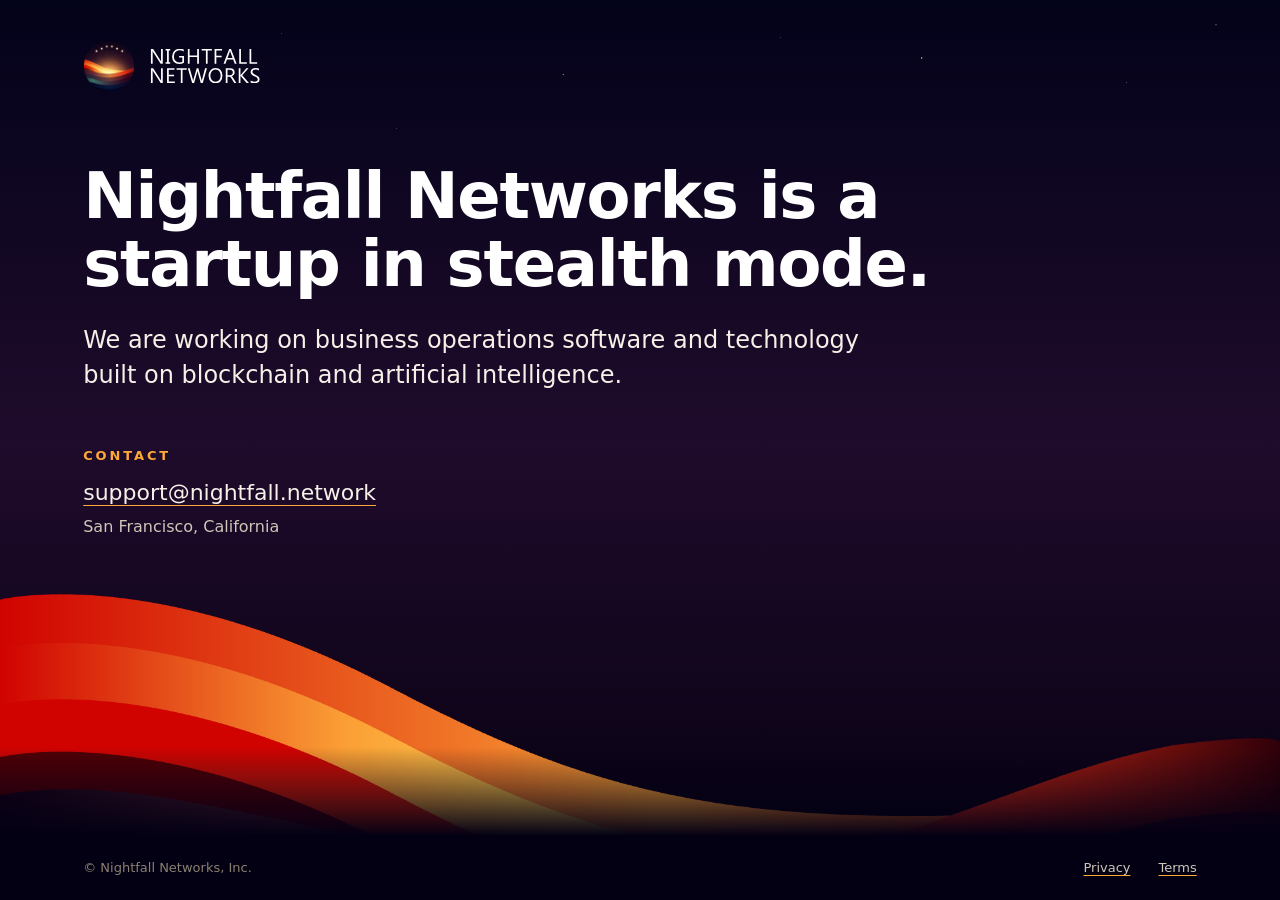
==== lander/index.html @ 6d6c98a0 "Nightfall Networks website" ====
<!doctype html>
<html lang="en">
<head>
<meta charset="utf-8">
<meta name="viewport" content="width=device-width, initial-scale=1">
<title>Nightfall Networks</title>
<meta name="description" content="Nightfall Networks is a startup in stealth mode.">
<meta name="referrer" content="no-referrer">
<meta name="theme-color" content="#03031a">
<link rel="canonical" href="https://nightfall.network/">
<link rel="icon" href="/favicon.png" type="image/png">
<link rel="stylesheet" href="/style.css">
</head>
<body class="home">

<header class="head">
  <a class="brand" href="/" aria-label="Nightfall Networks, home">
    <img src="/assets/mark.png" width="52" height="52" alt="">
    <svg aria-hidden="true" focusable="false" xmlns="http://www.w3.org/2000/svg" viewBox="0 0 531.5 162.0"><path fill="currentColor" d="M65.6 70H55.6L19.5 14.2Q18.2 12.1 17.3 9.8H17Q17.4 12.1 17.4 19.4V70H9.2V0H19.8L54.9 54.9Q57.1 58.3 57.7 59.6H57.9Q57.4 56.6 57.4 49.3V0H65.6ZM101 0V7H94.2V63H101V70H79.1V63H86V7H79.1V0ZM166.9 65.2Q156.4 71.2 143.5 71.2Q128.5 71.2 119.3 61.5Q110 51.9 110 35.9Q110 19.7 120.3 9.3Q130.6 -1.2 146.3 -1.2Q157.8 -1.2 165.5 2.5V11.6Q157 6.2 145.4 6.2Q133.6 6.2 126.1 14.4Q118.6 22.5 118.6 35.4Q118.6 48.6 125.6 56.2Q132.6 63.8 144.5 63.8Q152.7 63.8 158.7 60.5V40.9H143.4V33.5H166.9ZM237.8 70H229.6V38.1H193.4V70H185.2V0H193.4V30.7H229.6V0H237.8ZM299.6 7.4H279.4V70H271.2V7.4H251V0H299.6ZM348.1 7.4H320.8V31.6H346.1V39H320.8V70H312.6V0H348.1ZM417.6 70H408.5L401.1 50.4H371.4L364.4 70H355.3L382.2 0H390.7ZM398.4 43 387.4 13.2Q386.9 11.7 386.4 8.5H386.2Q385.7 11.5 385 13.2L374.2 43ZM466.2 70H429.9V0H438.1V62.6H466.2ZM515.3 70H479V0H487.2V62.6H515.3ZM65.6 162H55.6L19.5 106.2Q18.2 104.1 17.3 101.8H17Q17.4 104.1 17.4 111.4V162H9.2V92H19.8L54.9 146.9Q57.1 150.3 57.7 151.6H57.9Q57.4 148.6 57.4 141.3V92H65.6ZM123.1 162H86V92H121.5V99.4H94.2V122.7H119.5V130.1H94.2V154.6H123.1ZM180 99.4H159.8V162H151.6V99.4H131.4V92H180ZM276 92 256.2 162H246.6L232.2 110.8Q231.2 107.6 231 103.7H230.9Q230.6 107.3 229.6 110.8L215.1 162H205.6L185.1 92H194.1L209 145.7Q209.9 149.1 210.2 152.7H210.4Q210.6 150.2 211.9 145.7L227.4 92H235.2L250.1 146.1Q250.9 148.9 251.3 152.6H251.5Q251.7 150.1 252.8 145.9L267.1 92ZM316.6 163.2Q301.7 163.2 292.7 153.4Q283.8 143.6 283.8 127.8Q283.8 110.9 292.9 100.9Q302 90.8 317.8 90.8Q332.3 90.8 341.1 100.6Q350 110.4 350 126.1Q350 143.3 340.9 153.2Q331.8 163.2 316.6 163.2ZM317.2 98.2Q306.1 98.2 299.3 106.2Q292.4 114.2 292.4 127.1Q292.4 140 299.1 147.9Q305.8 155.8 316.6 155.8Q328.1 155.8 334.8 148.3Q341.4 140.8 341.4 127.3Q341.4 113.4 335 105.8Q328.5 98.2 317.2 98.2ZM416 162H406.2L394.5 142.4Q392.9 139.7 391.3 137.7Q389.8 135.8 388.2 134.6Q386.7 133.4 384.8 132.8Q383 132.2 380.7 132.2H374V162H365.8V92H386.7Q391.2 92 395.1 93.1Q399 94.3 401.9 96.6Q404.7 99 406.3 102.5Q407.9 106 407.9 110.7Q407.9 114.3 406.9 117.4Q405.8 120.4 403.7 122.8Q401.7 125.2 398.8 126.9Q396 128.6 392.4 129.5V129.7Q394.2 130.5 395.5 131.5Q396.8 132.5 397.9 133.8Q399.1 135.2 400.3 136.9Q401.4 138.7 402.8 141ZM374 99.4V124.8H385.1Q388.2 124.8 390.8 123.9Q393.4 123 395.3 121.2Q397.2 119.5 398.3 117Q399.4 114.5 399.4 111.3Q399.4 105.7 395.7 102.6Q392.1 99.4 385.2 99.4ZM476.3 162H464.9L437.8 130Q436.3 128.2 436 127.5H435.8V162H427.6V92H435.8V124.9H436Q436.7 123.8 437.8 122.5L464 92H474.2L444.2 125.6ZM484.3 159.2V149.5Q486 151 488.3 152.2Q490.6 153.3 493.2 154.1Q495.7 154.9 498.3 155.4Q500.9 155.8 503.1 155.8Q510.7 155.8 514.4 153Q518.2 150.2 518.2 144.9Q518.2 142.1 516.9 140Q515.7 137.9 513.5 136.2Q511.3 134.4 508.3 132.8Q505.3 131.3 501.8 129.5Q498.1 127.6 495 125.7Q491.8 123.8 489.4 121.5Q487.1 119.2 485.8 116.3Q484.4 113.4 484.4 109.5Q484.4 104.7 486.5 101.2Q488.6 97.7 492 95.4Q495.4 93.1 499.8 92Q504.2 90.8 508.7 90.8Q519.1 90.8 523.8 93.3V102.5Q517.6 98.2 507.9 98.2Q505.2 98.2 502.5 98.8Q499.8 99.4 497.7 100.6Q495.6 101.9 494.3 103.9Q493 105.9 493 108.8Q493 111.5 494 113.4Q495 115.4 497 117Q498.9 118.6 501.7 120.1Q504.5 121.6 508.2 123.4Q511.9 125.3 515.3 127.4Q518.7 129.4 521.2 131.9Q523.8 134.4 525.3 137.4Q526.7 140.4 526.7 144.3Q526.7 149.5 524.7 153.1Q522.7 156.7 519.2 158.9Q515.8 161.2 511.3 162.2Q506.8 163.2 501.8 163.2Q500.2 163.2 497.7 162.9Q495.3 162.7 492.8 162.1Q490.2 161.6 488 160.9Q485.7 160.1 484.3 159.2Z"/></svg>
  </a>
</header>

<main class="hero">
  <h1>Nightfall Networks is a startup in stealth mode.</h1>
  <p class="lead">We are working on business operations software and technology built on blockchain and artificial intelligence.</p>
  <address class="contact">
    <h2 class="eyebrow">Contact</h2>
    <p class="email"><a href="mailto:support@nightfall.network">support@nightfall.network</a></p>
    <p class="place">San Francisco, California</p>
  </address>
</main>

<div class="horizon" role="presentation"></div>

<footer class="foot">
  <span>&copy; Nightfall Networks, Inc.</span>
  <a href="/privacy/">Privacy</a>
  <a href="/terms/">Terms</a>
</footer>

</body>
</html>
---- style.css ----
/* Nightfall Networks */
:root {
  color-scheme: dark;
  --night-1000: #030014;
  --night-950: #050010;
  --night-700: #1f0b2b;
  --sun-amber: #fea938;
  --sun-orange: #fd6217;
  --paper: #f6f1e8;
  --paper-dim: #cfc6b8;
  --paper-mute: #8a8070;
  --line: rgba(246, 241, 232, 0.10);
  --grad-night: linear-gradient(180deg, #03031a 0%, #1f0b2b 49%, #050010 100%);
  --font: "Segoe UI", system-ui, -apple-system, Roboto, "Helvetica Neue", Arial, sans-serif;
  --gutter: clamp(24px, 6.5vw, 96px);
}

*, *::before, *::after { box-sizing: border-box; }

html {
  -webkit-text-size-adjust: 100%;
  text-size-adjust: 100%;
  background: var(--night-1000);
}

body {
  position: relative;
  margin: 0;
  min-height: 100vh;
  min-height: 100svh;
  display: flex;
  flex-direction: column;
  background: var(--night-950) var(--grad-night);
  color: var(--paper);
  font-family: var(--font);
  font-size: 17px;
  font-weight: 400;
  line-height: 1.6;
  caret-color: var(--sun-amber);
}

/* Starfield: a clear sky after dusk, upper part of the page only. */
body::before {
  content: "";
  position: absolute;
  inset: 0 0 auto 0;
  height: min(46vh, 420px);
  pointer-events: none;
  background-image:
    radial-gradient(1.5px 1.5px at 8% 14%, rgba(255, 255, 255, 0.8), transparent 60%),
    radial-gradient(1px 1px at 22% 8%, rgba(255, 255, 255, 0.6), transparent 60%),
    radial-gradient(1px 1px at 31% 31%, rgba(255, 255, 255, 0.5), transparent 60%),
    radial-gradient(1.5px 1.5px at 44% 18%, rgba(255, 255, 255, 0.7), transparent 60%),
    radial-gradient(1px 1px at 53% 42%, rgba(255, 255, 255, 0.5), transparent 60%),
    radial-gradient(1px 1px at 61% 9%, rgba(255, 255, 255, 0.6), transparent 60%),
    radial-gradient(2px 2px at 72% 14%, rgba(255, 255, 255, 0.9), transparent 60%),
    radial-gradient(1px 1px at 79% 36%, rgba(255, 255, 255, 0.5), transparent 60%),
    radial-gradient(1px 1px at 88% 20%, rgba(255, 255, 255, 0.6), transparent 60%),
    radial-gradient(1.5px 1.5px at 95% 6%, rgba(255, 255, 255, 0.7), transparent 60%);
}

body > * { position: relative; }

::selection { background: var(--sun-amber); color: #1a0a02; }

h1, h2, p, ul { margin: 0; }

a {
  color: inherit;
  text-decoration: underline;
  text-decoration-color: var(--sun-amber);
  text-decoration-thickness: 1px;
  text-underline-offset: 0.24em;
}
a:hover { color: var(--sun-amber); }
a:focus-visible {
  outline: 2px solid var(--sun-amber);
  outline-offset: 4px;
  border-radius: 2px;
}

/* Header: mark and two-line wordmark */

.head { padding: clamp(24px, 4vw, 40px) var(--gutter) 0; }
.brand {
  display: inline-flex;
  align-items: center;
  gap: 14px;
  color: #fff;
  text-decoration: none;
}
.brand:hover { color: #fff; }
.brand img { display: block; width: 52px; height: 52px; }
.brand svg { display: block; width: auto; height: 34px; }

/* Home */

.hero {
  flex: 1 0 auto;
  display: flex;
  flex-direction: column;
  justify-content: center;
  padding: clamp(48px, 9vh, 96px) var(--gutter) clamp(40px, 7vh, 80px);
}
.hero h1 {
  max-width: 17em;
  color: #fff;
  font-size: clamp(34px, 5vw, 68px);
  font-weight: 700;
  line-height: 1.06;
  letter-spacing: -0.02em;
  text-wrap: balance;
}
.hero .lead {
  max-width: 34em;
  margin-top: 24px;
  font-size: clamp(19px, 1.1vw + 15px, 24px);
  line-height: 1.45;
}

.contact { margin-top: clamp(40px, 6vh, 64px); font-style: normal; }
.eyebrow {
  color: var(--sun-amber);
  font-size: 13px;
  font-weight: 700;
  line-height: 1.4;
  letter-spacing: 0.22em;
  text-transform: uppercase;
}
.contact .email { margin-top: 10px; font-size: clamp(19px, 1.1vw + 15px, 22px); }
.contact .place { margin-top: 4px; color: var(--paper-dim); font-size: 16px; }

/* Horizon band: the signature, always at the bottom edge */

.horizon {
  flex: none;
  height: min(36.87vw, 34vh);
  height: min(36.87vw, 34svh);
  background: url("/assets/horizon-band.png") center top / cover no-repeat;
}
.horizon::after {
  content: "";
  display: block;
  height: 100%;
  background: linear-gradient(180deg, rgba(3, 0, 20, 0) 62%, var(--night-1000) 100%);
}
.page .horizon { height: min(36.87vw, 22vh); height: min(36.87vw, 22svh); margin-top: 32px; }

.foot {
  flex: none;
  display: flex;
  flex-wrap: wrap;
  gap: 8px 28px;
  padding: 18px var(--gutter) 24px;
  background: var(--night-1000);
  color: var(--paper-mute);
  font-size: 13px;
  line-height: 1.5;
}
.foot span { margin-right: auto; }
.foot a { color: var(--paper-dim); }
.foot a:hover { color: var(--sun-amber); }

/* Wide screens: the footer sits on the faded foot of the band, so the home page fits one screen. */
@media (min-width: 900px) {
  .hero { padding-top: clamp(40px, 6vh, 72px); padding-bottom: clamp(32px, 5vh, 56px); }
  .horizon::after {
    background: linear-gradient(180deg, rgba(3, 0, 20, 0) 50%, var(--night-1000) calc(100% - 64px));
  }
  .foot { align-items: center; height: 64px; margin-top: -64px; padding-top: 0; padding-bottom: 0; background: none; }
}

/* Reading pages: Privacy, Terms, not found */

.doc {
  flex: 1 0 auto;
  width: 100%;
  max-width: calc(41em + 2 * var(--gutter));
  padding: clamp(48px, 8vh, 88px) var(--gutter) 24px;
}
.doc h1 {
  color: #fff;
  font-size: clamp(36px, 5vw, 56px);
  font-weight: 700;
  line-height: 1.08;
  letter-spacing: -0.02em;
}
.doc h2 {
  margin-top: 44px;
  font-size: 22px;
  font-weight: 700;
  line-height: 1.3;
}
.doc p, .doc ul { margin-top: 12px; }
.doc h1 + p { margin-top: 24px; }
.doc ul { padding-left: 1.2em; }
.doc li + li { margin-top: 8px; }
.doc li::marker { color: var(--sun-amber); }
.doc strong { font-weight: 700; color: #fff; }
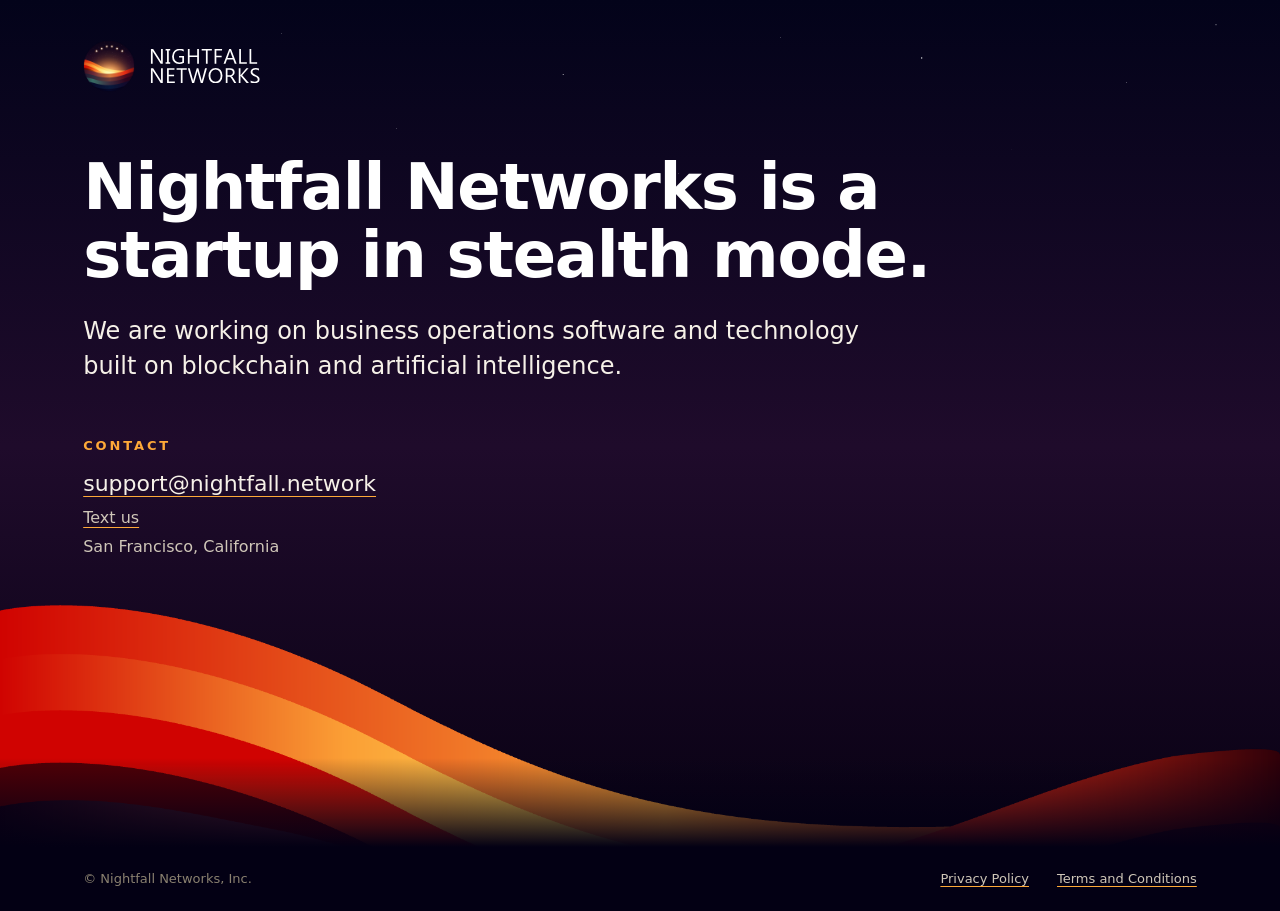
==== commit f419b4f2: "Add Text us page; Privacy Policy and Terms and Conditions titles" ====
--- a/lander/index.html
+++ b/lander/index.html
@@ -26,6 +26,7 @@
   <address class="contact">
     <h2 class="eyebrow">Contact</h2>
     <p class="email"><a href="mailto:support@nightfall.network">support@nightfall.network</a></p>
+    <p class="place"><a href="/text/">Text us</a></p>
     <p class="place">San Francisco, California</p>
   </address>
 </main>
@@ -34,8 +35,8 @@
 
 <footer class="foot">
   <span>&copy; Nightfall Networks, Inc.</span>
-  <a href="/privacy/">Privacy</a>
-  <a href="/terms/">Terms</a>
+  <a href="/privacy/">Privacy Policy</a>
+  <a href="/terms/">Terms and Conditions</a>
 </footer>
 
 </body>
